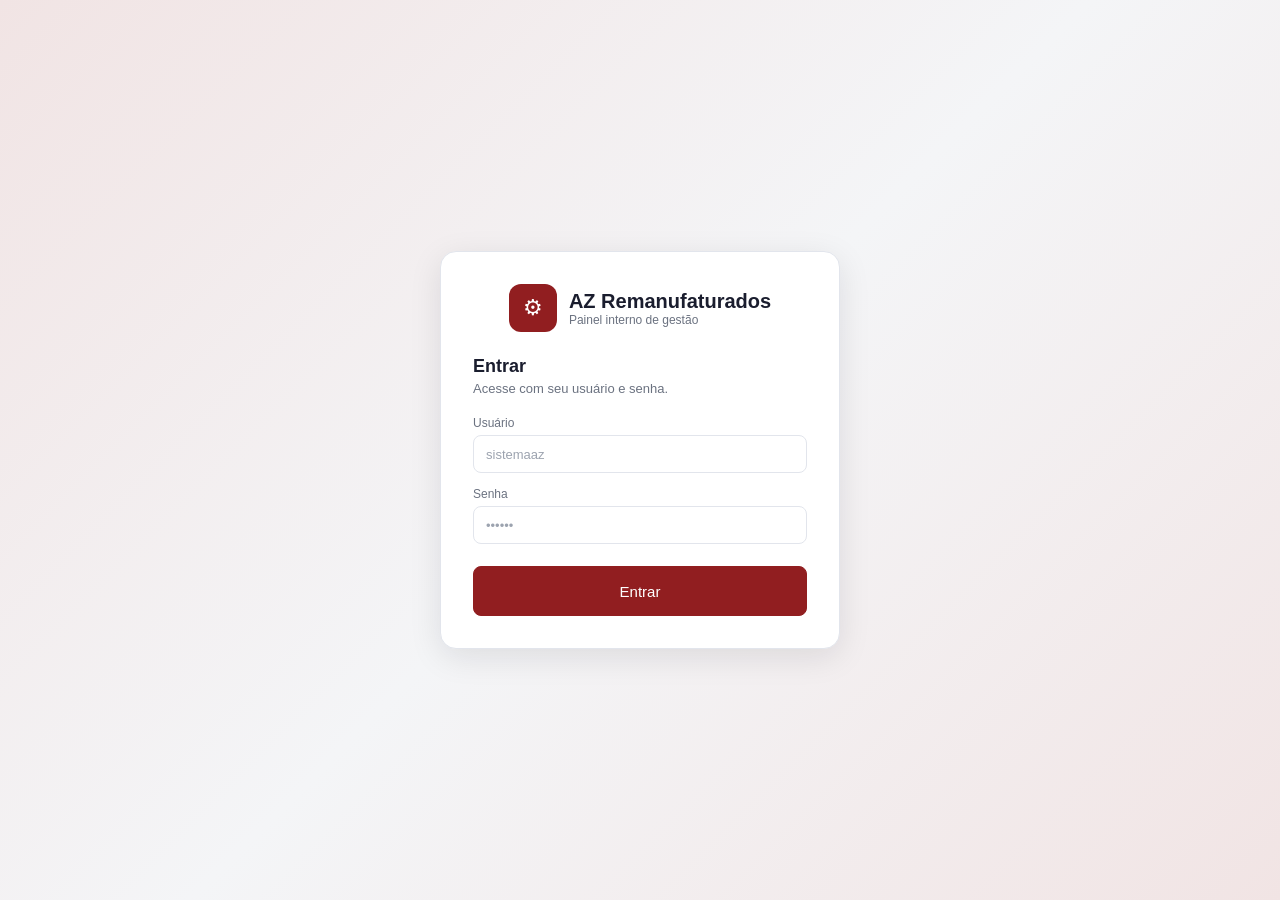
==== index.html @ b838c795 "Mais espaço entre a barra do topo e o texto "Bem-vindo"/"Selecione um módulo" Co-Authored-By: Claude" ====
<!DOCTYPE html>
<html lang="pt-BR">
<head>
<meta charset="UTF-8" />
<meta http-equiv="Cache-Control" content="no-cache, no-store, must-revalidate" />
<meta http-equiv="Pragma" content="no-cache" />
<meta http-equiv="Expires" content="0" />
<meta name="viewport" content="width=device-width, initial-scale=1.0, maximum-scale=1.0, user-scalable=no" />
<title>AZ Remanufaturados</title>
<link rel="stylesheet" href="/shared/styles.css" />
</head>
<body>

<div class="loading-overlay" id="az-loading"><div class="spinner"></div> Carregando...</div>

<!-- ═══════════════════════════
     TELA DE LOGIN
════════════════════════════ -->
<div id="loginPage" class="login-page">
  <div class="login-card">
    <div class="login-logo">
      <div class="login-logo-icon">⚙</div>
      <div>
        <div class="login-title">AZ Remanufaturados</div>
        <div class="login-sub">Painel interno de gestão</div>
      </div>
    </div>
    <div class="login-form-title">Entrar</div>
    <div class="login-form-sub">Acesse com seu usuário e senha.</div>
    <div id="loginError" class="error-msg"></div>
    <div class="form-field">
      <label class="form-label">Usuário</label>
      <input type="text" id="loginUser" placeholder="sistemaaz" autocomplete="username" />
    </div>
    <div class="form-field">
      <label class="form-label">Senha</label>
      <input type="password" id="loginPassword" placeholder="••••••" autocomplete="current-password" />
    </div>
    <button class="btn btn-primary btn-lg" style="margin-top:8px" onclick="doLogin()">Entrar</button>
  </div>
</div>

<!-- ═══════════════════════════
     TELA DE SELEÇÃO DE EMPRESA
════════════════════════════ -->
<div id="empresaPage" class="empresa-page" style="display:none">
  <div class="empresa-topbar">
    <button class="empresa-sair" onclick="doLogout()">→ Sair</button>
  </div>

  <div class="empresa-header">
    <div class="empresa-eyebrow">Painel interno de gestão</div>
    <div class="empresa-welcome" id="empresaWelcome">Bem-vindo</div>
    <div class="empresa-title">Selecione a empresa</div>
  </div>

  <div class="empresa-grid" id="empresaGrid"></div>

  <div class="empresa-footer">Você pode trocar de empresa a qualquer momento após entrar</div>
</div>

<!-- ═══════════════════════════
     TELA HOME (SELEÇÃO DE MÓDULOS)
════════════════════════════ -->
<div id="homePage" style="display:none;min-height:100vh;background:#fff">

  <!-- Topbar -->
  <div style="background:#fff;border-bottom:1px solid #e2e5ec;padding:10px 20px;display:grid;grid-template-columns:1fr auto 1fr;align-items:center;position:sticky;top:0;z-index:50">
    <div></div>
    <div style="display:flex;align-items:center;justify-self:center">
      <img data-brand-logo-img alt="" style="height:64px;width:auto;display:none" />
    </div>
    <div style="display:flex;align-items:center;gap:4px;justify-self:end">
      <button onclick="trocarEmpresa()" style="background:none;border:none;color:#6b7280;font-size:12px;cursor:pointer;padding:4px 8px">⇄ Trocar empresa</button>
      <button onclick="doLogout()" style="background:none;border:none;color:#6b7280;font-size:12px;cursor:pointer;padding:4px 8px">→ Sair</button>
    </div>
  </div>

  <!-- Conteúdo -->
  <div style="padding:56px 20px 28px;max-width:1100px;margin:0 auto">
    <div id="homeWelcome" style="font-size:13px;color:#6b7280;margin-bottom:4px;text-align:center">Bem-vindo, sistemaaz</div>
    <div id="homeTitle" style="font-size:22px;font-weight:700;color:#1a1d2e;margin-bottom:40px;text-align:center">Selecione um módulo</div>

    <!-- Grade de módulos (gerada pelo JS) -->
    <div id="modulosGrid" style="display:grid;grid-template-columns:repeat(auto-fill,minmax(280px,1fr));gap:12px"></div>

    <!-- Rodapé -->
    <div style="margin-top:40px;text-align:center">
      <button onclick="trocarEmpresa()" style="background:#ff3b3b;border:none;color:#fff;font-size:13px;font-weight:600;cursor:pointer;padding:10px 20px;border-radius:10px">⇄ Trocar empresa</button>
    </div>
  </div>
</div>

<script src="/shared/config.js"></script>
<script src="/shared/empresa.js"></script>
<script src="/shared/db.js"></script>
<script src="/shared/auth.js"></script>
<script src="/shared/components.js"></script>
<script>

// ── Login ────────────────────────────────────────────────────
async function doLogin() {
  const usuario = document.getElementById('loginUser').value.trim();
  const senha   = document.getElementById('loginPassword').value;
  const errEl   = document.getElementById('loginError');
  errEl.style.display = 'none';

  if (!usuario || !senha) {
    errEl.textContent = 'Preencha usuário e senha.';
    errEl.style.display = 'block';
    return;
  }

  document.getElementById('az-loading').classList.add('show');
  try {
    await AZ_AUTH.login(usuario, senha);
    afterLogin(usuario);
  } catch(e) {
    errEl.textContent = e.message || 'Usuário ou senha incorretos.';
    errEl.style.display = 'block';
  } finally {
    document.getElementById('az-loading').classList.remove('show');
  }
}

// ── Logout ───────────────────────────────────────────────────
function doLogout() {
  AZ_AUTH.logout();
}

// ── Pós-login: decide entre tela de empresa e a home ──────────
function afterLogin(usuario) {
  if (AZ_EMPRESA.atual()) {
    bootApp();
  } else {
    showEmpresaSelection(usuario);
  }
}

// ── Tela de seleção de empresa ────────────────────────────────
function showEmpresaSelection(usuario) {
  document.getElementById('loginPage').style.display  = 'none';
  document.getElementById('homePage').style.display   = 'none';
  document.getElementById('empresaPage').style.display = 'flex';

  const welcomeEl = document.getElementById('empresaWelcome');
  if (welcomeEl) welcomeEl.textContent = usuario ? `Bem-vindo, ${usuario}` : 'Bem-vindo';

  const grid = document.getElementById('empresaGrid');
  grid.innerHTML = AZ_EMPRESA.listar().map((emp, i) => `
    <div class="empresa-card" style="--accent:${emp.tema.primary};--accent-soft:${emp.tema.primaryLight};--delay:${i * 90}ms"
         onclick="selecionarEmpresa('${emp.id}')" tabindex="0"
         onkeydown="if(event.key==='Enter')selecionarEmpresa('${emp.id}')">
      <div class="empresa-card-icon${emp.logo ? ' has-logo' : ''}">${emp.logo ? `<img src="${emp.logo}" alt="${emp.nome}" />` : emp.icone}</div>
      <div class="empresa-card-nome">${emp.nome}</div>
      <div class="empresa-card-desc">${emp.descricao}</div>
      <div class="empresa-card-cta">Entrar →</div>
    </div>
  `).join('');
}

function selecionarEmpresa(id) {
  AZ_EMPRESA.selecionar(id);
  bootApp();
}

// ── Boot ─────────────────────────────────────────────────────
function bootApp() {
  document.getElementById('loginPage').style.display   = 'none';
  document.getElementById('empresaPage').style.display = 'none';
  document.getElementById('homePage').style.display    = 'block';
  applyEmpresaBranding('Início');
  renderModulosGrid();

  // Fundo da home: fora dos quadrados brancos dos módulos, usa a
  // mesma cor cinza dos outros botões da AZ Pesados (o resto do
  // sistema já é tematizado via CSS var(--primary), mas essa área
  // usa cor fixa então precisa do ajuste manual aqui).
  const emp = AZ_EMPRESA.atual();
  const pageBg = emp.tema.pageBg;
  document.getElementById('homePage').style.background = pageBg || '#fff';
  document.getElementById('homeWelcome').style.color = pageBg ? 'rgba(255,255,255,0.75)' : '#6b7280';
  document.getElementById('homeTitle').style.color = pageBg ? '#fff' : '#1a1d2e';
}

// ── Renderiza a grade de módulos na home ─────────────────────
// (Ícones SVG de contorno vêm de MODULO_ICON_SVG/moduloIconSvg em shared/components.js)
function renderModulosGrid() {
  const grid = document.getElementById('modulosGrid');

  const modulos = AZ_EMPRESA.atual().modulos;
  grid.innerHTML = modulos.map(m => {
    const ativo = m.ativo;
    return `
      <div
        onclick="${ativo ? `window.location.href='${m.arquivo}'` : ''}"
        style="
          background:#fff;
          border:1px solid #e2e5ec;
          border-radius:16px;
          padding:20px 22px;
          min-height:104px;
          box-sizing:border-box;
          cursor:${ativo ? 'pointer' : 'default'};
          display:flex;
          align-items:center;
          gap:16px;
          box-shadow:0 2px 8px rgba(0,0,0,0.05);
          opacity:${ativo ? '1' : '0.6'};
          transition:box-shadow 0.15s,transform 0.1s;
        "
        ${ativo ? `onmouseenter="this.style.boxShadow='0 4px 16px var(--primary-light)';this.style.transform='translateY(-1px)'"
                   onmouseleave="this.style.boxShadow='0 2px 8px rgba(0,0,0,0.05)';this.style.transform=''"` : ''}
      >
        <div style="width:52px;height:52px;background:#f6f7f9;border:1px solid #e5e7eb;border-radius:14px;display:flex;align-items:center;justify-content:center;flex-shrink:0">
          ${moduloIconSvg(m, { size: 24, stroke: '#1a1d2e' })}
        </div>
        <div style="flex:1;min-width:0">
          <div style="font-weight:700;font-size:16px;color:#1a1d2e;display:flex;align-items:center;gap:8px">
            ${m.nome}
            ${!ativo ? '<span style="font-size:10px;background:#f3f4f6;color:#9ca3af;padding:2px 8px;border-radius:999px;font-weight:500">Em breve</span>' : ''}
          </div>
          <div style="font-size:13px;color:#6b7280;margin-top:3px">${m.descricao}</div>
        </div>
        ${ativo ? '<div style="color:var(--primary);font-size:20px;flex-shrink:0">›</div>' : ''}
      </div>`;
  }).join('');
}

// ── Verificar sessão ao carregar ─────────────────────────────
document.addEventListener('keydown', e => {
  if (e.key === 'Enter' && document.getElementById('loginPage').style.display !== 'none') doLogin();
});

if (AZ_AUTH.isLoggedIn()) {
  afterLogin();
}

</script>
</body>
</html>
---- shared/styles.css ----
/* ============================================================
   AZ Remanufaturados — Estilos Globais
   Compartilhado por todos os módulos do sistema
   ============================================================ */

/* ── Reset e variáveis ───────────────────────────────────── */

*, *::before, *::after {
  box-sizing: border-box;
  margin: 0;
  padding: 0;
}

:root {
  --bg:               #f4f5f7;
  --surface:          #fff;
  --sidebar:          #1c1c1e;
  --sidebar-fg:       #e8eaf0;
  --sidebar-active:   #911e20;
  --sidebar-hover:    rgba(255,255,255,0.08);
  --primary:          #911e20;
  --primary-light:    #f1e4e4;
  --success:          #22c55e;
  --success-light:    #dcfce7;
  --destructive:      #ef4444;
  --destructive-light:#fee2e2;
  --border:           #e2e5ec;
  --text:             #1a1d2e;
  --muted:            #6b7280;
  --card:             #fff;
  --radius:           8px;
  --input-h:          38px;
}

body {
  font-family: -apple-system, BlinkMacSystemFont, 'Segoe UI', sans-serif;
  font-size: 14px;
  color: var(--text);
  background: var(--bg);
  min-height: 100vh;
  overflow-x: hidden;
}

/* ── Layout principal ────────────────────────────────────── */

.app    { display: flex; min-height: 100%; width: 100%; overflow-x: hidden; }
.main   { flex: 1; min-width: 0; display: flex; flex-direction: column; overflow-y: auto; }
.content { flex: 1; padding: 24px 32px; width: 100%; }

/* ── Sidebar desktop ─────────────────────────────────────── */

.sidebar {
  width: 240px;
  background: var(--sidebar);
  color: var(--sidebar-fg);
  display: flex;
  flex-direction: column;
  padding: 16px;
  flex-shrink: 0;
  min-height: 100vh;
  overflow-y: auto;
}

.sidebar-logo    { display: flex; align-items: center; gap: 10px; padding: 12px 8px 20px; margin-bottom: 8px; }
.logo-icon       { width: 40px; height: 40px; background: var(--sidebar-active); border-radius: 10px; display: flex; align-items: center; justify-content: center; font-size: 18px; flex-shrink: 0; }
.logo-icon.has-logo { background: linear-gradient(165deg, #fdfdfd, #f2f2f4); padding: 6px; }
.logo-icon.has-logo img { width: 100%; height: 100%; object-fit: contain; }
.logo-text       { line-height: 1.2; }
.logo-title      { font-weight: 700; font-size: 15px; }
.logo-sub        { font-size: 11px; opacity: 0.6; }
.sidebar-footer  { margin-top: auto; padding: 12px 0 14px; border-top: 1px solid rgba(255,255,255,0.1); }
.sidebar-user    { font-size: 12px; opacity: 0.7; margin-bottom: 8px; font-weight: 500; }

/* ── Topbar mobile ───────────────────────────────────────── */

.topbar {
  display: none;
  background: var(--sidebar);
  color: var(--sidebar-fg);
  padding: 0 16px;
  height: 52px;
  align-items: center;
  justify-content: space-between;
  position: sticky;
  top: 0;
  z-index: 50;
  box-sizing: border-box;
  width: 100%;
}

.mobile-nav             { background: #fff; color: var(--text); padding: 8px 16px 12px; display: none; border-bottom: 1px solid var(--border); }
.mobile-nav .nav-link   { color: var(--text); }
.mobile-nav .nav-link:hover   { background: var(--bg); }
.mobile-nav .nav-link.active  { background: var(--primary-light); color: var(--primary); }
.mobile-nav.open        { display: block; }

/* ── Nav links ───────────────────────────────────────────── */

.nav-link {
  display: flex; align-items: center; gap: 10px;
  padding: 9px 12px; border-radius: var(--radius);
  cursor: pointer; font-size: 13px;
  color: var(--sidebar-fg); transition: background 0.15s;
  margin-bottom: 2px; border: none; background: none;
  width: 100%; text-align: left;
}
.nav-link:hover   { background: var(--sidebar-hover); }
.nav-link.active  { background: var(--sidebar-active); color: #fff; font-weight: 500; }
.nav-link i       { font-size: 16px; width: 18px; flex-shrink: 0; }

.logout-btn {
  display: flex; align-items: center; gap: 8px;
  font-size: 12px; opacity: 0.7; cursor: pointer;
  background: none; border: none; color: var(--sidebar-fg); padding: 4px 0;
}
.logout-btn:hover { opacity: 1; }

/* ── Páginas ─────────────────────────────────────────────── */

.page         { display: none; }
.page.active  { display: block; }
.page-header  { margin-bottom: 20px; }
.page-title   { font-size: 24px; font-weight: 700; letter-spacing: -0.5px; }
.page-sub     { font-size: 13px; color: var(--muted); margin-top: 2px; }

/* ── Cards ───────────────────────────────────────────────── */

.card         { background: var(--card); border: 1px solid var(--border); border-radius: 12px; }
.card-header  { padding: 16px 20px 12px; display: flex; align-items: center; justify-content: space-between; flex-wrap: wrap; gap: 12px; }
.card-title   { font-size: 15px; font-weight: 600; }
.card-body    { padding: 20px; }
.card-body-p0 { padding: 0; }

/* ── Stat cards ──────────────────────────────────────────── */

.grid2      { display: grid; grid-template-columns: repeat(auto-fit, minmax(140px,1fr)); gap: 12px; margin-bottom: 16px; }
.stat-card  { background: var(--card); border: 1px solid var(--border); border-radius: 12px; padding: 16px; }
.stat-icon  { width: 38px; height: 38px; border-radius: 8px; display: flex; align-items: center; justify-content: center; margin-bottom: 10px; font-size: 17px; }
.stat-icon.blue  { background: var(--primary-light); color: var(--primary); }
.stat-icon.green { background: var(--success-light); color: var(--success); }
.stat-label { font-size: 11px; color: var(--muted); text-transform: uppercase; letter-spacing: 0.3px; }
.stat-val   { font-size: 18px; font-weight: 700; margin-top: 2px; line-height: 1; }
.stat-link  { font-size: 12px; color: var(--primary); cursor: pointer; margin-top: 6px; display: inline-flex; align-items: center; gap: 3px; }

/* ── Botões ──────────────────────────────────────────────── */

.btn {
  display: inline-flex; align-items: center; justify-content: center; gap: 7px;
  padding: 0 14px; height: var(--input-h); border-radius: var(--radius);
  font-size: 13px; font-weight: 500; cursor: pointer;
  border: 1px solid transparent; transition: all 0.15s; white-space: nowrap;
}
.btn-primary      { background: var(--primary); color: #fff; border-color: var(--primary); }
.btn-primary:hover { filter: brightness(1.1); }
.btn-outline      { background: #fff; color: var(--text); border-color: var(--border); }
.btn-outline:hover { background: var(--bg); }
.btn-ghost        { background: transparent; color: var(--muted); border-color: transparent; }
.btn-ghost:hover  { background: var(--bg); color: var(--text); }
.btn-danger-ghost { background: transparent; color: var(--destructive); border-color: transparent; }
.btn-danger-ghost:hover { background: var(--destructive-light); }
.btn-save         { background: #fff; color: var(--text); border-color: var(--border); font-weight: 500; }
.btn-save:hover   { background: var(--bg); }
.btn-sm   { height: 32px; padding: 0 10px; font-size: 12px; }
.btn-lg   { height: 50px; padding: 0 20px; font-size: 15px; width: 100%; justify-content: center; max-width: 100%; }
.btn-icon { width: 32px; height: 32px; padding: 0; flex-shrink: 0; }

.back-btn {
  display: inline-flex; align-items: center; gap: 6px;
  font-size: 13px; font-weight: 500; color: #fff; cursor: pointer;
  margin-bottom: 16px; background: var(--primary);
  border: none; padding: 0 14px; height: 36px; border-radius: var(--radius);
}
.back-btn:hover { filter: brightness(1.1); }

/* ── Badges ──────────────────────────────────────────────── */

.badge      { display: inline-flex; align-items: center; padding: 2px 8px; border-radius: 999px; font-size: 11px; font-weight: 500; background: var(--bg); color: var(--muted); border: 1px solid var(--border); }
.badge-blue { background: var(--primary-light); color: var(--primary); border-color: transparent; }

/* ── Listas / tabelas ────────────────────────────────────── */

.divide-y > * + * { border-top: 1px solid var(--border); }
.item-row         { padding: 14px 20px; display: flex; align-items: flex-start; justify-content: space-between; gap: 12px; }
.item-row:hover   { background: rgba(0,0,0,0.02); }
.item-name        { font-weight: 500; font-size: 14px; }
.item-meta        { font-size: 12px; color: var(--muted); margin-top: 2px; }
.item-meta a      { color: var(--primary); cursor: pointer; }
.item-val         { font-weight: 600; text-align: right; font-size: 14px; }
.item-actions     { display: flex; gap: 4px; margin-top: 4px; justify-content: flex-end; }
.empty-state      { padding: 48px 24px; text-align: center; color: var(--muted); }
.empty-state i    { font-size: 40px; margin-bottom: 10px; display: block; opacity: 0.4; }

.table-wrap { overflow-x: auto; }
table       { width: 100%; border-collapse: collapse; font-size: 13px; min-width: 0; }
thead tr    { border-bottom: 1px solid var(--border); }
th { padding: 10px 16px; text-align: left; font-size: 11px; color: var(--muted); text-transform: uppercase; letter-spacing: 0.3px; font-weight: 500; white-space: nowrap; }
td { padding: 12px 16px; border-bottom: 1px solid var(--border); vertical-align: middle; }
tr:last-child td { border-bottom: none; }
tr:hover td      { background: rgba(0,0,0,0.015); }

.link-primary       { color: var(--primary); cursor: pointer; }
.link-primary:hover { text-decoration: underline; }

/* ── Filtros / barra de busca ────────────────────────────── */

.filter-bar         { display: flex; align-items: center; gap: 10px; margin-bottom: 16px; flex-wrap: wrap; }
.vendas-filter      { display: grid; grid-template-columns: 1fr 160px; gap: 10px; margin-bottom: 16px; align-items: center; }
.flex-row           { display: flex; align-items: center; gap: 10px; flex-wrap: wrap; }

/* ── Inputs e formulários ────────────────────────────────── */

.input-wrap              { position: relative; display: flex; align-items: center; width: 100%; }
.input-wrap .search-icon { position: absolute; left: 11px; top: 50%; transform: translateY(-50%); color: #9ca3af; font-size: 14px; pointer-events: none; z-index: 1; line-height: 1; }
.input-wrap input        { padding-left: 34px; width: 100%; }

input, select, textarea {
  height: var(--input-h);
  border: 1px solid var(--border);
  border-radius: var(--radius);
  padding: 0 12px;
  font-size: 13px;
  color: var(--text);
  caret-color: var(--text);
  color-scheme: light;
  background: #fff;
  width: 100%;
  outline: none;
  font-family: inherit;
  line-height: 1.4;
  vertical-align: middle;
}
input::placeholder { color: #9ca3af; font-size: 13px; font-weight: 400; }
input:focus, select:focus, textarea:focus { border-color: var(--primary); box-shadow: 0 0 0 3px color-mix(in srgb, var(--primary) 10%, transparent); }
textarea { height: auto; padding: 8px 12px; resize: vertical; line-height: 1.5; }
select   { padding: 0 32px 0 12px; appearance: none; -webkit-appearance: none; background-image: url("data:image/svg+xml,%3Csvg xmlns='http://www.w3.org/2000/svg' width='12' height='12' viewBox='0 0 24 24' fill='none' stroke='%236b7280' stroke-width='2.5'%3E%3Cpath d='M6 9l6 6 6-6'/%3E%3C/svg%3E"); background-repeat: no-repeat; background-position: right 10px center; background-size: 12px; text-overflow: ellipsis; }

.form-field      { display: flex; flex-direction: column; gap: 5px; margin-bottom: 14px; }
.form-label      { font-size: 12px; font-weight: 500; color: var(--muted); }
.form-grid2      { display: grid; grid-template-columns: 1fr 1fr; gap: 12px; margin-bottom: 14px; }
.form-grid2 .form-field   { margin-bottom: 0; }
.form-grid-auto  { display: grid; grid-template-columns: 1fr 80px; gap: 12px; margin-bottom: 14px; }
.form-grid-auto .form-field { margin-bottom: 0; }
.form-actions    { display: flex; gap: 8px; justify-content: flex-end; margin-top: 16px; padding-top: 14px; border-top: 1px solid var(--border); }

.toggle-group   { display: flex; height: var(--input-h); border: 1px solid var(--border); border-radius: var(--radius); overflow: hidden; background: #fff; }
.toggle-opt     { flex: 1; display: flex; align-items: center; justify-content: center; font-size: 13px; color: var(--muted); cursor: pointer; transition: all 0.15s; user-select: none; font-weight: 400; border: none; background: none; padding: 0; }
.toggle-opt + .toggle-opt { border-left: 1px solid var(--border); }
.toggle-opt.on  { background: var(--primary-light); color: var(--primary); font-weight: 500; }
.toggle-opt:hover:not(.on) { background: #f9fafb; }

/* ── Modais / Overlays ───────────────────────────────────── */

.overlay      { display: none; position: fixed; inset: 0; background: rgba(0,0,0,0.45); z-index: 100; align-items: flex-start; justify-content: center; padding: 32px 16px; overflow-y: auto; }
.overlay.open { display: flex; }

.modal          { background: #fff; border-radius: 14px; width: 100%; max-width: 480px; box-shadow: 0 20px 60px rgba(0,0,0,0.18); margin: auto; }
.modal-header   { padding: 18px 20px; display: flex; align-items: center; justify-content: space-between; border-bottom: 1px solid var(--border); }
.modal-title    { font-size: 15px; font-weight: 600; color: var(--text); }
.modal-close    { background: none; border: none; cursor: pointer; color: var(--muted); font-size: 18px; display: flex; align-items: center; padding: 2px; }
.modal-close:hover { color: var(--text); }
.modal-body     { padding: 20px; }

.confirm-overlay      { display: none; position: fixed; inset: 0; background: rgba(0,0,0,0.45); z-index: 200; align-items: center; justify-content: center; padding: 16px; }
.confirm-overlay.open { display: flex; }
.confirm-box    { background: #fff; border-radius: 14px; width: 100%; max-width: 380px; padding: 24px; }
.confirm-title  { font-weight: 600; font-size: 15px; margin-bottom: 6px; }
.confirm-desc   { font-size: 13px; color: var(--muted); margin-bottom: 20px; line-height: 1.5; }
.confirm-actions { display: flex; gap: 8px; justify-content: flex-end; }

/* ── Produto picker ──────────────────────────────────────── */

.produto-list     { max-height: 180px; overflow-y: auto; border: 1px solid var(--border); border-radius: var(--radius); background: #fff; }
.produto-option   { padding: 9px 12px; cursor: pointer; border-bottom: 1px solid var(--border); font-size: 13px; line-height: 1.4; }
.produto-option:last-child             { border-bottom: none; }
.produto-option:hover, .produto-option.selected { background: var(--primary-light); }
.produto-selected-preview { background: color-mix(in srgb, var(--primary) 5%, transparent); border: 1px solid var(--primary-light); border-radius: var(--radius); padding: 8px 12px; font-size: 13px; margin-bottom: 8px; line-height: 1.4; }

/* ── Info grid ───────────────────────────────────────────── */

.info-grid  { display: grid; grid-template-columns: 1fr 1fr; gap: 12px; font-size: 13px; }
.info-item  { display: flex; gap: 8px; align-items: flex-start; }
.info-item i { font-size: 15px; color: var(--muted); margin-top: 1px; flex-shrink: 0; }
.info-key   { font-size: 11px; color: var(--muted); margin-bottom: 1px; }
.info-val   { font-weight: 500; font-size: 13px; }

/* ── Toast ───────────────────────────────────────────────── */

.toast {
  position: fixed; bottom: 20px; right: 20px;
  background: #1c1c1e; color: #fff;
  padding: 12px 18px; border-radius: 10px;
  font-size: 13px; z-index: 9999;
  transform: translateY(100px); transition: transform 0.3s;
  max-width: 300px;
}
.toast.show           { transform: translateY(0); }
.toast.success::before { content: '✓ '; color: #22c55e; }
.toast.error::before   { content: '✗ '; color: #ef4444; }

/* ── Loading ─────────────────────────────────────────────── */

.loading-overlay      { display: none; position: fixed; inset: 0; background: rgba(255,255,255,0.8); z-index: 9998; align-items: center; justify-content: center; font-size: 13px; color: var(--muted); gap: 10px; }
.loading-overlay.show { display: flex; }
.spinner { width: 20px; height: 20px; border: 2px solid var(--border); border-top-color: var(--primary); border-radius: 50%; animation: spin 0.6s linear infinite; }
@keyframes spin { to { transform: rotate(360deg); } }

/* ── Login ───────────────────────────────────────────────── */

.login-page      { min-height: 100vh; display: flex; align-items: center; justify-content: center; background: linear-gradient(135deg,#f1e4e4 0%,#f4f5f7 50%,#f1e4e4 100%); padding: 20px; }
.login-card      { background: #fff; border-radius: 16px; padding: 32px; width: 100%; max-width: 400px; box-shadow: 0 8px 32px rgba(20,22,30,0.1); border: 1px solid var(--border); }
.login-logo      { display: flex; align-items: center; gap: 12px; margin-bottom: 24px; justify-content: center; }
.login-logo-icon { width: 48px; height: 48px; background: var(--primary); border-radius: 12px; display: flex; align-items: center; justify-content: center; font-size: 22px; color: #fff; }
.login-title     { font-size: 20px; font-weight: 700; }
.login-sub       { font-size: 12px; color: var(--muted); }
.login-form-title { font-size: 18px; font-weight: 600; margin-bottom: 4px; }
.login-form-sub  { font-size: 13px; color: var(--muted); margin-bottom: 20px; }
.error-msg       { background: var(--destructive-light); color: var(--destructive); border-radius: var(--radius); padding: 8px 12px; font-size: 12px; margin-bottom: 12px; display: none; }

/* ── Seleção de empresa ──────────────────────────────────── */

@keyframes empresaFadeUp {
  from { opacity: 0; transform: translateY(14px); }
  to   { opacity: 1; transform: translateY(0); }
}

@keyframes empresaGlowDrift {
  0%, 100% { transform: translate3d(0,0,0) scale(1); }
  50%      { transform: translate3d(2%, -3%, 0) scale(1.06); }
}

.empresa-page {
  min-height: 100vh;
  display: flex;
  flex-direction: column;
  align-items: center;
  justify-content: center;
  padding: 40px 20px;
  background: #0a0d16;
  position: relative;
  overflow: hidden;
}

.empresa-page::before {
  /* Glows suaves de cada marca, com leve movimento */
  content: '';
  position: absolute;
  inset: -10%;
  background:
    radial-gradient(circle at 20% 22%, rgba(145,30,32,0.24), transparent 40%),
    radial-gradient(circle at 82% 78%, rgba(107,114,128,0.20), transparent 40%);
  animation: empresaGlowDrift 16s ease-in-out infinite;
  pointer-events: none;
}

.empresa-page::after {
  /* Grade fina + vinheta para dar profundidade sem poluir */
  content: '';
  position: absolute;
  inset: 0;
  background-image:
    linear-gradient(rgba(255,255,255,0.03) 1px, transparent 1px),
    linear-gradient(90deg, rgba(255,255,255,0.03) 1px, transparent 1px);
  background-size: 46px 46px;
  mask-image: radial-gradient(circle at 50% 38%, #000 0%, transparent 72%);
  pointer-events: none;
}

.empresa-topbar {
  position: absolute;
  top: 26px;
  right: 30px;
  z-index: 2;
}

.empresa-sair {
  background: rgba(255,255,255,0.03);
  border: 1px solid rgba(255,255,255,0.1);
  color: rgba(255,255,255,0.55);
  font-size: 12px;
  font-weight: 500;
  padding: 8px 16px;
  border-radius: 999px;
  cursor: pointer;
  transition: all 0.18s ease;
  letter-spacing: 0.2px;
}
.empresa-sair:hover { color: #fff; border-color: rgba(255,255,255,0.24); background: rgba(255,255,255,0.07); }

.empresa-header {
  position: relative;
  z-index: 1;
  text-align: center;
  margin-bottom: 52px;
  animation: empresaFadeUp 0.6s cubic-bezier(.2,.8,.2,1) both;
}

.empresa-eyebrow {
  font-size: 11px;
  font-weight: 600;
  letter-spacing: 3px;
  text-transform: uppercase;
  color: rgba(255,255,255,0.35);
  margin-bottom: 16px;
}

.empresa-welcome {
  font-size: 13px;
  color: rgba(255,255,255,0.48);
  margin-bottom: 8px;
  font-weight: 400;
}

.empresa-title {
  font-size: 32px;
  font-weight: 700;
  color: #fff;
  letter-spacing: -0.6px;
  background: linear-gradient(180deg, #fff 0%, rgba(255,255,255,0.78) 100%);
  -webkit-background-clip: text;
  background-clip: text;
  -webkit-text-fill-color: transparent;
}

.empresa-grid {
  position: relative;
  z-index: 1;
  display: flex;
  gap: 28px;
  flex-wrap: wrap;
  justify-content: center;
  max-width: 740px;
}

.empresa-card {
  --accent: #911e20;
  --accent-soft: rgba(145,30,32,0.16);
  width: 266px;
  padding: 42px 28px 32px;
  border-radius: 24px;
  background: linear-gradient(165deg, rgba(255,255,255,0.055), rgba(255,255,255,0.015));
  border: 1px solid rgba(255,255,255,0.08);
  backdrop-filter: blur(14px) saturate(140%);
  -webkit-backdrop-filter: blur(14px) saturate(140%);
  cursor: pointer;
  text-align: center;
  transition: transform 0.3s cubic-bezier(.2,.8,.2,1), box-shadow 0.3s ease, border-color 0.3s ease, background 0.3s ease;
  display: flex;
  flex-direction: column;
  align-items: center;
  animation: empresaFadeUp 0.6s cubic-bezier(.2,.8,.2,1) both;
  animation-delay: var(--delay, 0ms);
}

.empresa-card:hover,
.empresa-card:focus-visible {
  transform: translateY(-10px);
  border-color: color-mix(in srgb, var(--accent) 55%, transparent);
  background: linear-gradient(165deg, rgba(255,255,255,0.09), rgba(255,255,255,0.02));
  box-shadow: 0 28px 56px -20px var(--accent-soft), 0 0 0 1px var(--accent-soft), inset 0 1px 0 rgba(255,255,255,0.08);
  outline: none;
}

.empresa-card:active { transform: translateY(-6px) scale(0.99); }

.empresa-card-icon {
  width: 76px;
  height: 76px;
  border-radius: 20px;
  display: flex;
  align-items: center;
  justify-content: center;
  font-size: 32px;
  margin-bottom: 24px;
  background: linear-gradient(165deg, rgba(255,255,255,0.09), rgba(255,255,255,0.03));
  border: 1px solid rgba(255,255,255,0.09);
  box-shadow: 0 16px 32px -14px var(--accent-soft), inset 0 1px 0 rgba(255,255,255,0.07);
  transition: transform 0.3s cubic-bezier(.2,.8,.2,1), border-color 0.3s ease;
  overflow: hidden;
}
.empresa-card:hover .empresa-card-icon { transform: scale(1.06); border-color: color-mix(in srgb, var(--accent) 45%, transparent); }

/* Logos em imagem costumam ser wordmarks (mais largos que altos) e já
   vêm com suas próprias cores — usamos uma superfície clara e mais
   larga em vez do quadrado escuro pensado para os emojis. Tamanho fixo
   (não depende da proporção de cada imagem) para todas ficarem iguais. */
.empresa-card-icon.has-logo {
  width: 140px;
  height: 76px;
  padding: 0 16px;
  background: linear-gradient(165deg, #fdfdfd, #f2f2f4);
  border-color: rgba(255,255,255,0.16);
}

.empresa-card-icon img {
  width: 100%;
  height: 100%;
  object-fit: contain;
  padding: 12px;
}
.empresa-card-icon.has-logo img { padding: 14px 4px; }

.empresa-card-nome {
  font-size: 18px;
  font-weight: 700;
  color: #fff;
  letter-spacing: -0.2px;
  margin-bottom: 7px;
}

.empresa-card-desc {
  font-size: 12.5px;
  color: rgba(255,255,255,0.42);
  line-height: 1.55;
  margin-bottom: 24px;
  min-height: 38px;
}

.empresa-card-cta {
  display: inline-flex;
  align-items: center;
  gap: 6px;
  font-size: 12px;
  font-weight: 600;
  color: var(--accent);
  padding: 9px 20px;
  border-radius: 999px;
  background: var(--accent-soft);
  border: 1px solid transparent;
  transition: gap 0.2s ease, background 0.2s ease, border-color 0.2s ease;
}
.empresa-card:hover .empresa-card-cta {
  gap: 10px;
  border-color: color-mix(in srgb, var(--accent) 35%, transparent);
}

.empresa-footer {
  position: relative;
  z-index: 1;
  margin-top: 44px;
  font-size: 11.5px;
  color: rgba(255,255,255,0.28);
  text-align: center;
  letter-spacing: 0.2px;
  animation: empresaFadeUp 0.6s cubic-bezier(.2,.8,.2,1) both;
  animation-delay: 260ms;
}

@media (prefers-reduced-motion: reduce) {
  .empresa-page::before,
  .empresa-header,
  .empresa-card,
  .empresa-footer { animation: none; }
}

@media (max-width: 480px) {
  .empresa-card { width: 100%; max-width: 300px; }
  .empresa-title { font-size: 25px; }
  .empresa-topbar { top: 18px; right: 18px; }
}

/* ── Responsivo ──────────────────────────────────────────── */

@media (max-width: 768px) {
  .sidebar          { display: none; }
  .topbar           { display: flex; }
  .app              { overflow-x: hidden; width: 100vw; }
  .main             { width: 100vw; overflow-x: hidden; }
  .content          { padding: 12px; width: 100%; overflow-x: hidden; }
  .vendas-filter    { grid-template-columns: 1fr; }
  .form-grid2, .info-grid { grid-template-columns: 1fr; }
  .form-grid-auto   { grid-template-columns: 1fr 70px; }
}

/* Remove setas do input number para centralizar texto */
input[type=number]::-webkit-inner-spin-button,
input[type=number]::-webkit-outer-spin-button { -webkit-appearance: none; margin: 0; }
input[type=number] { -moz-appearance: textfield; }

/* ── Status do orçamento (aprovado/recusado) ─────────────── */
.orc-status-btn {
  width: 26px; height: 26px;
  border-radius: 6px;
  border: 1px solid var(--border, #e5e7eb);
  background: #fff;
  color: #9ca3af;
  font-size: 13px;
  font-weight: 700;
  display: inline-flex;
  align-items: center;
  justify-content: center;
  cursor: pointer;
  transition: all 0.15s ease;
  padding: 0;
  line-height: 1;
}
.orc-status-btn:hover { background: #f3f4f6; }
.orc-status-btn.orc-status-check { color: var(--success); border-color: color-mix(in srgb, var(--success) 45%, transparent); }
.orc-status-btn.orc-status-x     { color: var(--destructive); border-color: color-mix(in srgb, var(--destructive) 45%, transparent); }
.orc-status-btn.is-aprovado {
  background: var(--success-light);
  border-color: var(--success);
  color: var(--success);
}
.orc-status-btn.is-recusado {
  background: var(--destructive-light);
  border-color: var(--destructive);
  color: var(--destructive);
}
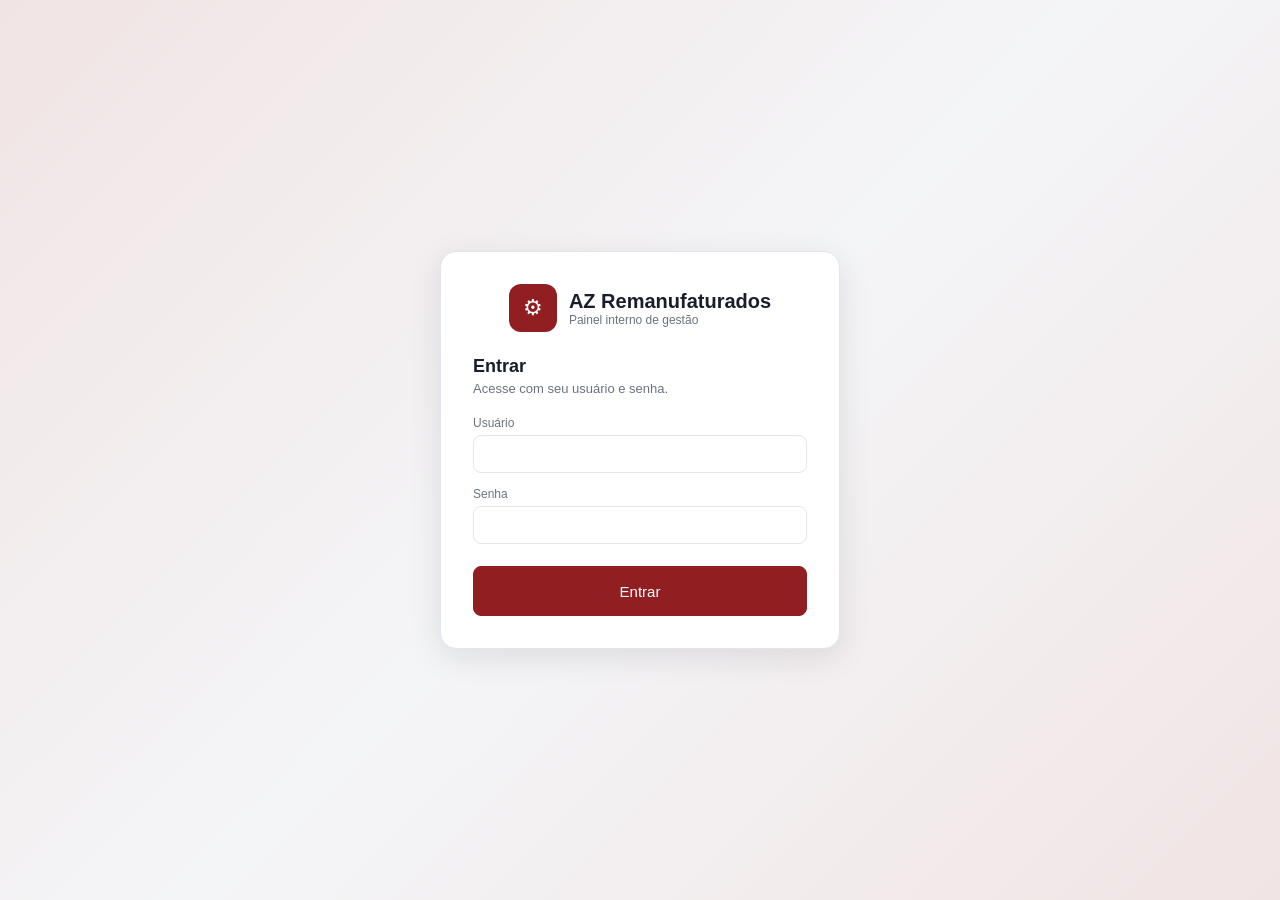
==== commit 3c67cd6f: "Remove placeholders dos campos de usuário e senha no login O campo "Usuário" mostrava "sistemaaz" co" ====
--- a/index.html
+++ b/index.html
@@ -30,11 +30,11 @@
     <div id="loginError" class="error-msg"></div>
     <div class="form-field">
       <label class="form-label">Usuário</label>
-      <input type="text" id="loginUser" placeholder="sistemaaz" autocomplete="username" />
+      <input type="text" id="loginUser" autocomplete="username" />
     </div>
     <div class="form-field">
       <label class="form-label">Senha</label>
-      <input type="password" id="loginPassword" placeholder="••••••" autocomplete="current-password" />
+      <input type="password" id="loginPassword" autocomplete="current-password" />
     </div>
     <button class="btn btn-primary btn-lg" style="margin-top:8px" onclick="doLogin()">Entrar</button>
   </div>
@@ -62,13 +62,13 @@
 <!-- ═══════════════════════════
      TELA HOME (SELEÇÃO DE MÓDULOS)
 ════════════════════════════ -->
-<div id="homePage" style="display:none;min-height:100vh;background:#fff">
+<div id="homePage" style="display:none;min-height:100vh;background:#f4f5f7">
 
   <!-- Topbar -->
-  <div style="background:#fff;border-bottom:1px solid #e2e5ec;padding:10px 20px;display:grid;grid-template-columns:1fr auto 1fr;align-items:center;position:sticky;top:0;z-index:50">
+  <div style="background:#f4f5f7;border-bottom:1px solid #e2e5ec;padding:10px 20px;display:grid;grid-template-columns:1fr auto 1fr;align-items:center;position:sticky;top:0;z-index:50">
     <div></div>
     <div style="display:flex;align-items:center;justify-self:center">
-      <img data-brand-logo-img alt="" style="height:64px;width:auto;display:none" />
+      <img data-brand-logo-img alt="" style="height:48px;width:auto;display:none" />
     </div>
     <div style="display:flex;align-items:center;gap:4px;justify-self:end">
       <button onclick="trocarEmpresa()" style="background:none;border:none;color:#6b7280;font-size:12px;cursor:pointer;padding:4px 8px">⇄ Trocar empresa</button>
@@ -78,7 +78,7 @@
 
   <!-- Conteúdo -->
   <div style="padding:56px 20px 28px;max-width:1100px;margin:0 auto">
-    <div id="homeWelcome" style="font-size:13px;color:#6b7280;margin-bottom:4px;text-align:center">Bem-vindo, sistemaaz</div>
+    <div id="homeWelcome" style="font-size:13px;color:#6b7280;margin-bottom:4px;text-align:center">Bem-vindo</div>
     <div id="homeTitle" style="font-size:22px;font-weight:700;color:#1a1d2e;margin-bottom:40px;text-align:center">Selecione um módulo</div>
 
     <!-- Grade de módulos (gerada pelo JS) -->
@@ -86,7 +86,7 @@
 
     <!-- Rodapé -->
     <div style="margin-top:40px;text-align:center">
-      <button onclick="trocarEmpresa()" style="background:#ff3b3b;border:none;color:#fff;font-size:13px;font-weight:600;cursor:pointer;padding:10px 20px;border-radius:10px">⇄ Trocar empresa</button>
+      <button onclick="trocarEmpresa()" style="background:#911f21;border:none;color:#fff;font-size:13px;font-weight:600;cursor:pointer;padding:10px 20px;border-radius:10px">⇄ Trocar empresa</button>
     </div>
   </div>
 </div>
@@ -178,7 +178,7 @@
   // usa cor fixa então precisa do ajuste manual aqui).
   const emp = AZ_EMPRESA.atual();
   const pageBg = emp.tema.pageBg;
-  document.getElementById('homePage').style.background = pageBg || '#fff';
+  document.getElementById('homePage').style.background = pageBg || '#f4f5f7';
   document.getElementById('homeWelcome').style.color = pageBg ? 'rgba(255,255,255,0.75)' : '#6b7280';
   document.getElementById('homeTitle').style.color = pageBg ? '#fff' : '#1a1d2e';
 }
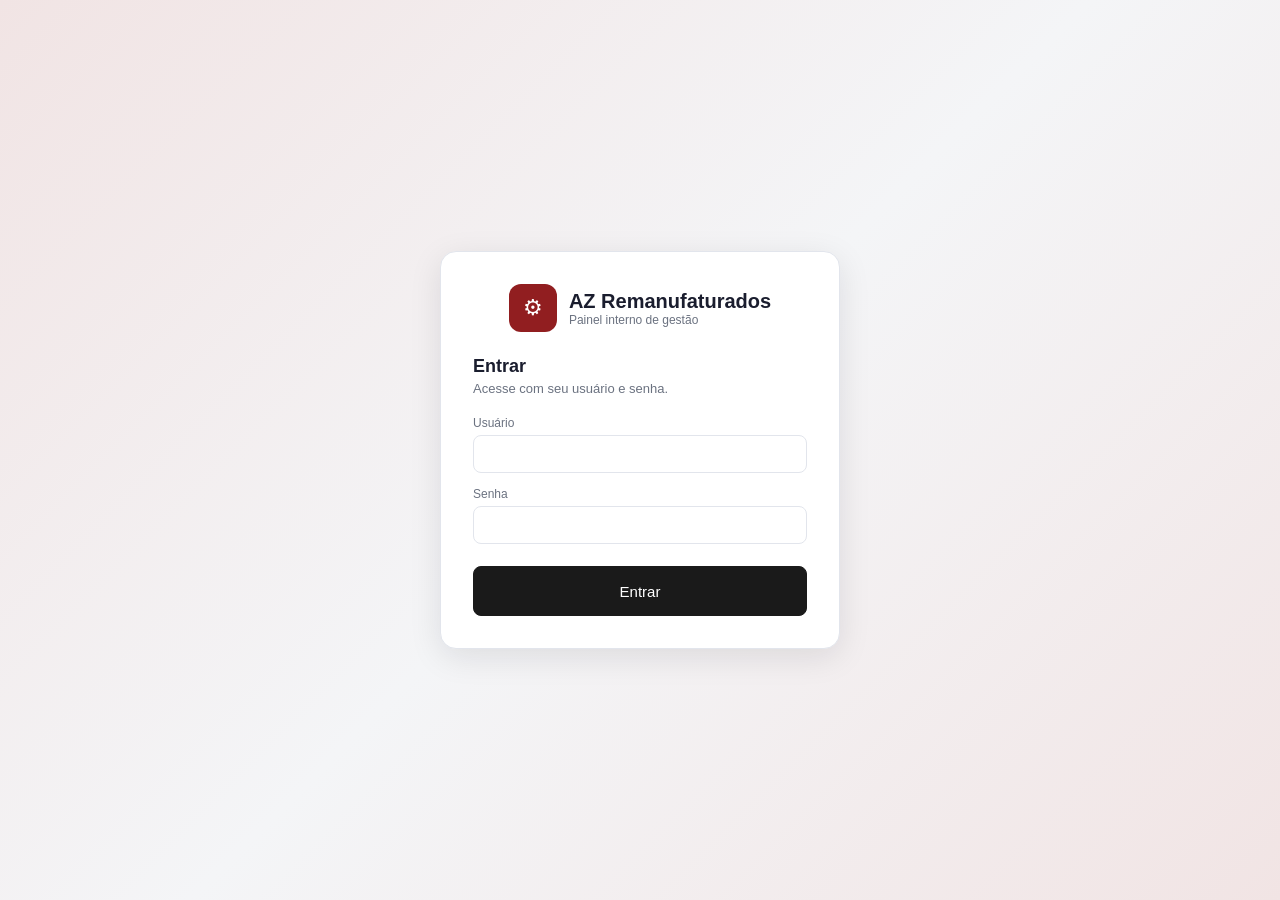
==== commit 3863bf9f: "Reverte fundo do login para o gradiente claro original e deixa o botão "Entrar" preto Remove a image" ====
--- a/index.html
+++ b/index.html
@@ -36,7 +36,7 @@
       <label class="form-label">Senha</label>
       <input type="password" id="loginPassword" autocomplete="current-password" />
     </div>
-    <button class="btn btn-primary btn-lg" style="margin-top:8px" onclick="doLogin()">Entrar</button>
+    <button class="btn btn-primary btn-lg" style="margin-top:8px;background:#1a1a1a;border-color:#1a1a1a" onclick="doLogin()">Entrar</button>
   </div>
 </div>
 
--- a/shared/styles.css
+++ b/shared/styles.css
@@ -335,7 +335,9 @@
   align-items: center;
   justify-content: center;
   padding: 40px 20px;
-  background: #0a0d16;
+  background:
+    linear-gradient(rgba(10,13,22,0.65), rgba(10,13,22,0.65)),
+    url('/assets/images/login-bg.jpg') center / cover no-repeat;
   position: relative;
   overflow: hidden;
 }
